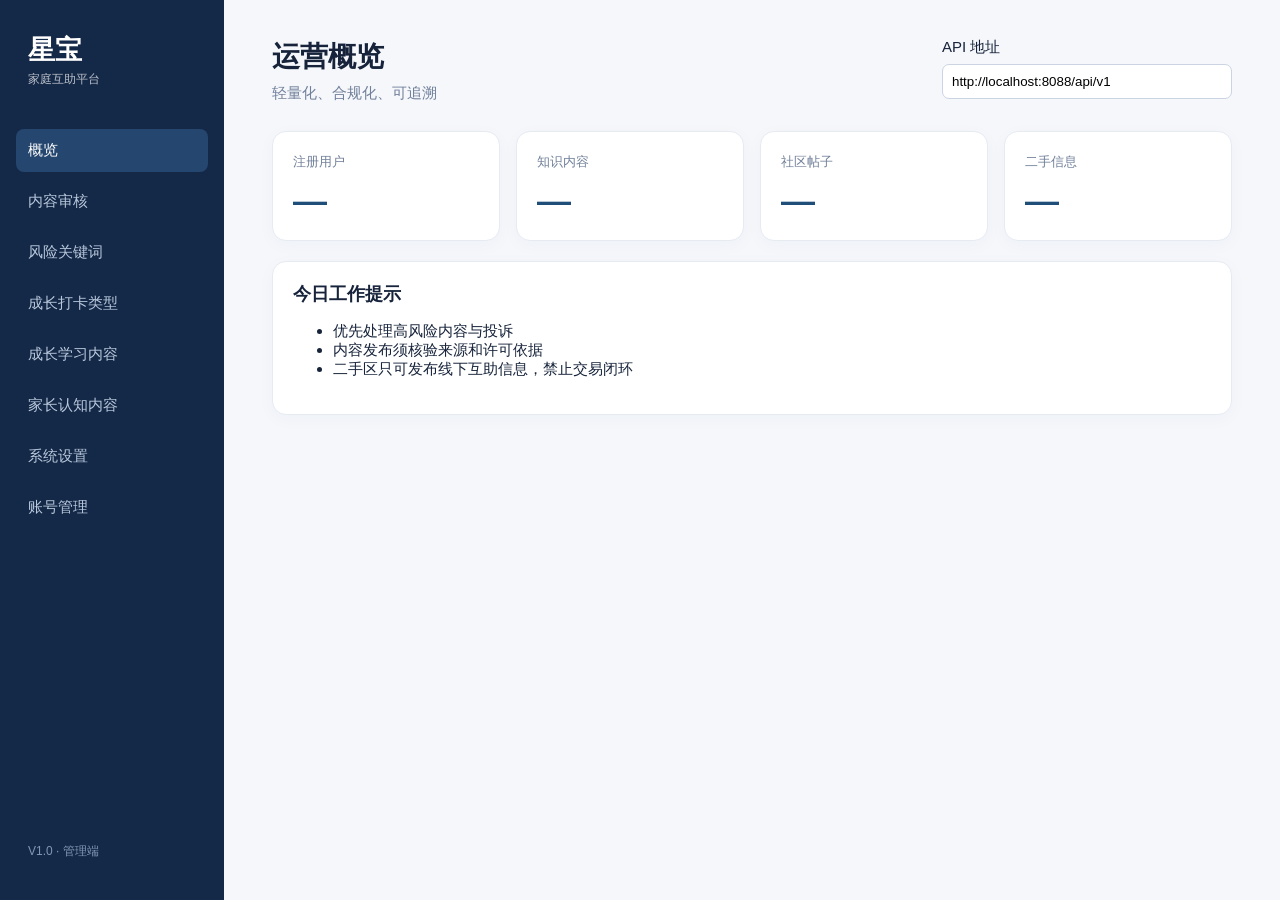
==== admin-web/index.html @ 98c5c162 "init xingbao-family-pllatform 星宝项目" ====
<!doctype html><html lang="zh-CN"><head><meta charset="UTF-8"/><meta name="viewport" content="width=device-width,initial-scale=1"/><title>星宝平台｜管理端</title><link rel="stylesheet" href="./style.css"/></head><body>
<aside><div class="brand">星宝<br/><small>家庭互助平台</small></div><button class="nav active" data-page="dashboard">概览</button><button class="nav" data-page="reviews">内容审核</button><button class="nav" data-page="keywords">风险关键词</button><button class="nav" data-page="record-types">成长打卡类型</button><button class="nav" data-page="learning">成长学习内容</button><button class="nav" data-page="settings">系统设置</button><button class="nav" data-page="users">账号管理</button><div class="hint">V1.0 · 管理端</div></aside>
<main><header><div><h1 id="title">运营概览</h1><p>轻量化、合规化、可追溯</p></div><label>API 地址<input id="api" value="http://localhost:8088/api/v1"/></label></header>
<section id="dashboard" class="page active"><div class="cards"><article><span>注册用户</span><strong id="users">—</strong></article><article><span>知识内容</span><strong id="contents">—</strong></article><article><span>社区帖子</span><strong id="posts">—</strong></article><article><span>二手信息</span><strong id="listings">—</strong></article></div><div class="panel"><h2>今日工作提示</h2><ul><li>优先处理高风险内容与投诉</li><li>内容发布须核验来源和许可依据</li><li>二手区只可发布线下互助信息，禁止交易闭环</li></ul></div></section>
<section id="reviews" class="page"><div class="panel"><div class="row"><h2>用户发布与评论审核</h2><div><select id="review-status" onchange="loadReviews()"><option value="PENDING">待审核</option><option value="PUBLISHED">已发布</option><option value="REJECTED">已驳回</option><option value="OFFLINE">已下架</option><option value="ALL">全部记录</option></select><button onclick="loadReviews()">刷新</button></div></div><div id="review-list" class="review-list"></div></div></section>
<section id="keywords" class="page"><div class="panel"><div class="row"><h2>风险关键词配置</h2><button onclick="loadKeywords()">刷新</button></div><p class="muted">命中启用规则后，按该规则的风险等级标记；勾选“需要审核”则进入待审队列，未勾选则自动发布。未命中任何规则默认自动发布。</p><form id="keyword-form" class="keyword-form"><input name="keyword" placeholder="关键词，例如：广告" required/><select name="riskLevel"><option value="HIGH">高风险</option><option value="MEDIUM">中风险</option><option value="LOW">低风险</option></select><input name="priority" type="number" value="100" min="0" placeholder="优先级" required/><label><input name="reviewRequired" type="checkbox" checked/> 需要审核</label><input name="remark" placeholder="规则说明（可选）"/><button>新增规则</button></form><div id="keyword-list" class="review-list"></div></div></section>
<section id="record-types" class="page"><div class="panel"><div class="row"><h2>成长打卡类型</h2><button onclick="loadRecordTypes()">刷新</button></div><p class="muted">此处维护 APP「成长打卡」中的记录类型。停用后用户不能再选择该类型，但历史记录会保留。</p><form id="record-type-form" class="keyword-form"><input name="code" placeholder="类型编码，例如：SLEEP_RECORD" required/><input name="name" placeholder="显示名称，例如：睡眠记录" required/><input name="sortOrder" type="number" value="100" min="0" placeholder="排序" required/><input name="remark" placeholder="类型说明（可选）"/><button>新增类型</button></form><div id="record-type-list" class="review-list"></div></div></section>
<section id="learning" class="page"><div class="panel"><div class="row"><div><h2>成长学习内容管理</h2><p class="muted">管理 APP 中展示的家庭方法卡，建议采用日常、清晰、非医疗化的表达。</p></div><div class="actions"><button class="secondary" onclick="loadLearningContents()">刷新</button><button onclick="openLearningModal()">＋ 新增内容</button></div></div><div id="learning-list" class="review-list learning-list"></div></div></section>
<section id="settings" class="page"><div class="panel"><div class="row"><h2>系统设置</h2><button onclick="loadSettings()">刷新</button></div><p class="muted">设置会同时约束 APP 操作和后端数据校验。</p><form id="settings-form"><label>社区发帖最多上传图片数<input id="community-max-images" name="maxImages" type="number" min="0" max="9" required/></label><button>保存设置</button></form></div></section>
<section id="users-page" class="page"><div class="panel"><h2>账号状态调整</h2><form id="user-form"><input name="userId" placeholder="用户 ID" required/><select name="status"><option>NORMAL</option><option>FROZEN</option><option>BLACKLIST</option></select><button>保存状态</button></form><p class="muted">高风险操作应在正式版接入 RBAC、二次确认与审计日志。</p></div></section>
</main><div id="detail-modal" class="modal" aria-hidden="true"><div class="modal-card"><div class="row"><h2 id="detail-title">内容详情</h2><button class="close" onclick="closeDetail()">关闭</button></div><div id="detail-body" class="detail-body"></div></div></div><div id="learning-modal" class="modal" aria-hidden="true"><div class="modal-card learning-modal-card"><div class="row"><div><h2 id="learning-modal-title">新增成长学习内容</h2><p>填写后可选择立即发布到 APP。</p></div><button class="close" onclick="closeLearningModal()">关闭</button></div><form id="learning-form" class="learning-form"><input name="id" type="hidden"/><div class="form-grid"><label>内容分类<select name="category" required><option>加载分类中…</option></select></label><label>图标<input name="icon" value="📖" placeholder="例如：💬"/></label><label class="wide">标题<input name="title" placeholder="例如：试试“先……再……”" required/></label><label>阅读时长<input name="readingTime" value="3 分钟"/></label><label>排序<input name="sortOrder" type="number" value="100" min="0" required/></label><label class="wide">简介<textarea name="intro" placeholder="一句话说明该方法适用的情境" required></textarea></label><label class="wide">操作步骤<textarea name="steps" placeholder="每行一个步骤" required></textarea></label><label class="wide">小提示<input name="tip" placeholder="可选：给家长的温和提醒"/></label></div><label class="publish-check"><input name="published" type="checkbox" checked/> 保存后立即发布到 APP</label><div class="modal-actions"><button type="button" class="secondary" onclick="closeLearningModal()">取消</button><button>保存内容</button></div></form></div></div><script src="./app.js?v=20260824-03"></script><script src="./learning-modal.js?v=20260824-04"></script><script src="./learning-settings.js?v=20260824-01"></script><script src="./cognition-admin.js?v=20260825-01"></script></body></html>
---- admin-web/style.css ----
*{box-sizing:border-box}body{margin:0;font:15px -apple-system,BlinkMacSystemFont,"PingFang SC",sans-serif;color:#16233a;background:#f5f7fb;display:flex;min-height:100vh}aside{width:224px;background:#142847;color:white;padding:28px 16px;display:flex;flex-direction:column;gap:8px}.brand{font-size:27px;font-weight:800;line-height:.9;padding:10px 12px 34px}.brand small{font-size:12px;font-weight:400;opacity:.7}.nav{background:transparent;color:#b9c9dd;border:0;border-radius:8px;text-align:left;padding:12px;font-size:15px;cursor:pointer}.nav.active,.nav:hover{color:#fff;background:#25466e}.hint{margin-top:auto;font-size:12px;color:#8298b4;padding:12px}main{flex:1;padding:38px 48px;max-width:1260px}header{display:flex;justify-content:space-between;align-items:flex-start;margin-bottom:28px}h1{font-size:28px;margin:0 0 8px}h2{font-size:18px;margin:0 0 16px}p{color:#71809a;margin:0}header input{display:block;margin-top:7px;width:290px}.cards{display:grid;grid-template-columns:repeat(4,1fr);gap:16px}.cards article,.panel{background:#fff;border:1px solid #e6ebf2;border-radius:14px;padding:20px;box-shadow:0 4px 18px #17325b08}.cards span{color:#71809a;font-size:13px}.cards strong{font-size:34px;display:block;margin-top:10px;color:#1f4e79}.panel{margin-top:20px}.row{display:flex;justify-content:space-between;align-items:center}.page{display:none}.page.active{display:block}button{background:#1f5e9d;color:white;border:0;border-radius:7px;padding:8px 12px;cursor:pointer}input,select{border:1px solid #cad4e2;border-radius:7px;padding:9px;background:#fff}.review{border-top:1px solid #e6ebf2;padding:16px 0}.review:first-child{border:0}.badge{font-size:12px;padding:3px 8px;border-radius:20px;background:#fff4d7;color:#865b00}.meta{color:#71809a;font-size:13px;margin:7px 0}.actions{display:flex;gap:8px}.reject{background:#9b3b3b}.muted{font-size:13px;margin-top:14px}.modal{display:none;position:fixed;inset:0;background:#172b4d77;align-items:center;justify-content:center;padding:24px;z-index:10}.modal.open{display:flex}.modal-card{width:min(720px,100%);max-height:85vh;overflow:auto;background:#fff;border-radius:16px;padding:24px;box-shadow:0 18px 50px #0004}.close{background:#64748b}.detail-body{display:grid;gap:13px}.detail-body dt{font-size:12px;font-weight:700;color:#71809a;margin-bottom:4px}.detail-body dd{margin:0;padding:11px 12px;background:#f6f8fb;border-radius:8px;white-space:pre-wrap;line-height:1.55;word-break:break-word}.detail-link{color:#1f5e9d;word-break:break-all}@media(max-width:760px){aside{width:70px;padding:20px 8px}.brand small,.nav,.hint{font-size:0}.brand{font-size:19px;padding:8px 6px 20px}main{padding:24px 18px}.cards{grid-template-columns:repeat(2,1fr)}header{display:block}header label{display:block;margin-top:16px}}
.secondary{color:#35516f;background:#eef3f8}.learning-list .review{padding:16px 4px}.learning-modal-card{width:min(760px,100%);padding:26px}.learning-modal-card h2{margin-bottom:5px}.learning-form{margin-top:22px}.form-grid{display:grid;grid-template-columns:1fr 120px;gap:14px}.form-grid label{display:grid;gap:6px;color:#53657b;font-size:13px;font-weight:600}.form-grid .wide{grid-column:1/-1}.form-grid input,.form-grid textarea{width:100%;font:14px inherit}.form-grid textarea{min-height:78px;resize:vertical}.publish-check{display:flex;align-items:center;gap:8px;margin-top:16px;color:#53657b;font-size:13px}.modal-actions{display:flex;justify-content:flex-end;gap:9px;margin-top:22px}.modal-actions button{min-width:92px}@media(max-width:760px){.form-grid{grid-template-columns:1fr}.form-grid .wide{grid-column:auto}.learning-modal-card{padding:18px}}
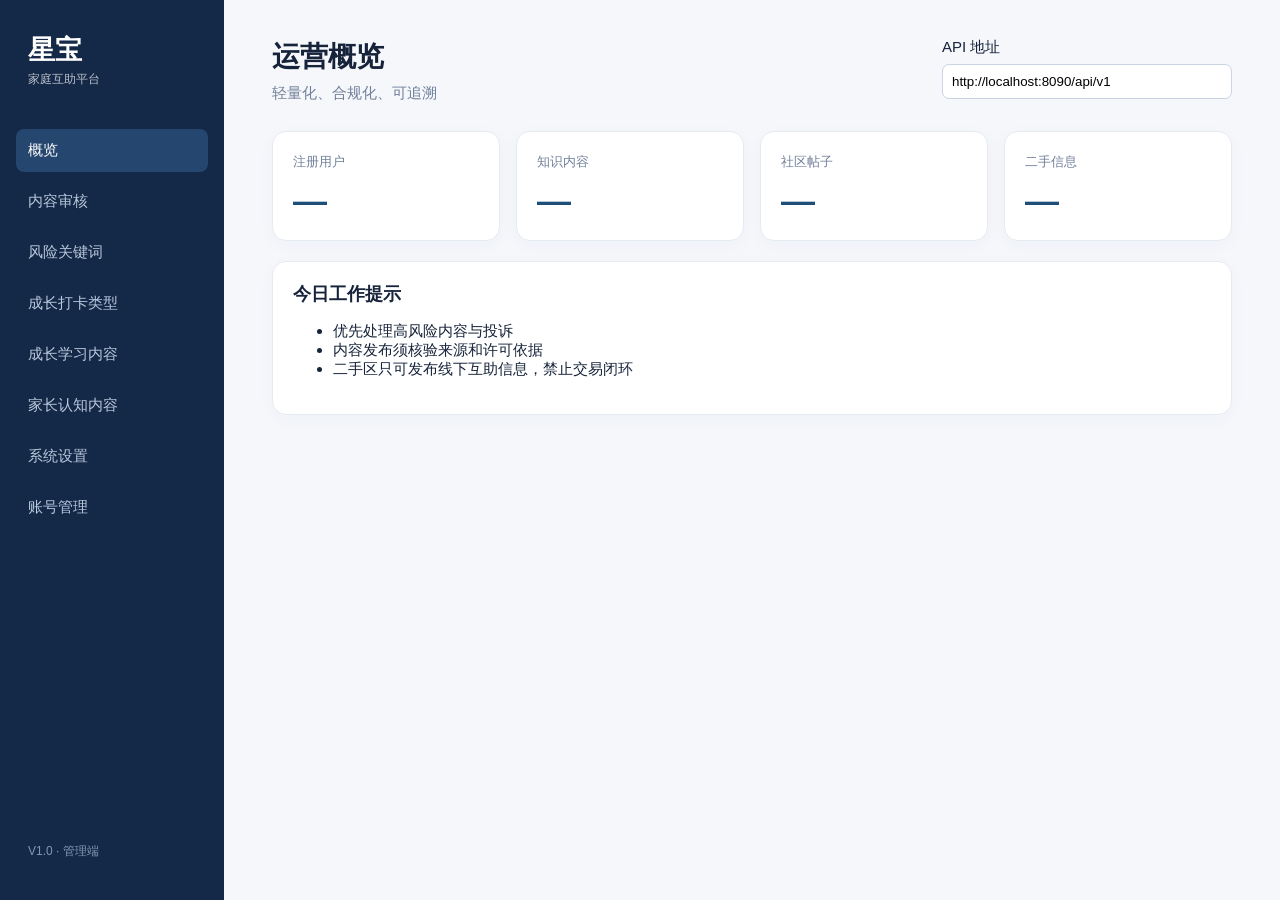
==== commit 94f72476: "添加AI 机器人回复（密钥改为环境变量注入，不提交明文）" ====
--- a/admin-web/index.html
+++ b/admin-web/index.html
@@ -1,6 +1,6 @@
 <!doctype html><html lang="zh-CN"><head><meta charset="UTF-8"/><meta name="viewport" content="width=device-width,initial-scale=1"/><title>星宝平台｜管理端</title><link rel="stylesheet" href="./style.css"/></head><body>
 <aside><div class="brand">星宝<br/><small>家庭互助平台</small></div><button class="nav active" data-page="dashboard">概览</button><button class="nav" data-page="reviews">内容审核</button><button class="nav" data-page="keywords">风险关键词</button><button class="nav" data-page="record-types">成长打卡类型</button><button class="nav" data-page="learning">成长学习内容</button><button class="nav" data-page="settings">系统设置</button><button class="nav" data-page="users">账号管理</button><div class="hint">V1.0 · 管理端</div></aside>
-<main><header><div><h1 id="title">运营概览</h1><p>轻量化、合规化、可追溯</p></div><label>API 地址<input id="api" value="http://localhost:8088/api/v1"/></label></header>
+<main><header><div><h1 id="title">运营概览</h1><p>轻量化、合规化、可追溯</p></div><label>API 地址<input id="api" value="http://localhost:8090/api/v1"/></label></header>
 <section id="dashboard" class="page active"><div class="cards"><article><span>注册用户</span><strong id="users">—</strong></article><article><span>知识内容</span><strong id="contents">—</strong></article><article><span>社区帖子</span><strong id="posts">—</strong></article><article><span>二手信息</span><strong id="listings">—</strong></article></div><div class="panel"><h2>今日工作提示</h2><ul><li>优先处理高风险内容与投诉</li><li>内容发布须核验来源和许可依据</li><li>二手区只可发布线下互助信息，禁止交易闭环</li></ul></div></section>
 <section id="reviews" class="page"><div class="panel"><div class="row"><h2>用户发布与评论审核</h2><div><select id="review-status" onchange="loadReviews()"><option value="PENDING">待审核</option><option value="PUBLISHED">已发布</option><option value="REJECTED">已驳回</option><option value="OFFLINE">已下架</option><option value="ALL">全部记录</option></select><button onclick="loadReviews()">刷新</button></div></div><div id="review-list" class="review-list"></div></div></section>
 <section id="keywords" class="page"><div class="panel"><div class="row"><h2>风险关键词配置</h2><button onclick="loadKeywords()">刷新</button></div><p class="muted">命中启用规则后，按该规则的风险等级标记；勾选“需要审核”则进入待审队列，未勾选则自动发布。未命中任何规则默认自动发布。</p><form id="keyword-form" class="keyword-form"><input name="keyword" placeholder="关键词，例如：广告" required/><select name="riskLevel"><option value="HIGH">高风险</option><option value="MEDIUM">中风险</option><option value="LOW">低风险</option></select><input name="priority" type="number" value="100" min="0" placeholder="优先级" required/><label><input name="reviewRequired" type="checkbox" checked/> 需要审核</label><input name="remark" placeholder="规则说明（可选）"/><button>新增规则</button></form><div id="keyword-list" class="review-list"></div></div></section>
@@ -8,4 +8,4 @@
 <section id="learning" class="page"><div class="panel"><div class="row"><div><h2>成长学习内容管理</h2><p class="muted">管理 APP 中展示的家庭方法卡，建议采用日常、清晰、非医疗化的表达。</p></div><div class="actions"><button class="secondary" onclick="loadLearningContents()">刷新</button><button onclick="openLearningModal()">＋ 新增内容</button></div></div><div id="learning-list" class="review-list learning-list"></div></div></section>
 <section id="settings" class="page"><div class="panel"><div class="row"><h2>系统设置</h2><button onclick="loadSettings()">刷新</button></div><p class="muted">设置会同时约束 APP 操作和后端数据校验。</p><form id="settings-form"><label>社区发帖最多上传图片数<input id="community-max-images" name="maxImages" type="number" min="0" max="9" required/></label><button>保存设置</button></form></div></section>
 <section id="users-page" class="page"><div class="panel"><h2>账号状态调整</h2><form id="user-form"><input name="userId" placeholder="用户 ID" required/><select name="status"><option>NORMAL</option><option>FROZEN</option><option>BLACKLIST</option></select><button>保存状态</button></form><p class="muted">高风险操作应在正式版接入 RBAC、二次确认与审计日志。</p></div></section>
-</main><div id="detail-modal" class="modal" aria-hidden="true"><div class="modal-card"><div class="row"><h2 id="detail-title">内容详情</h2><button class="close" onclick="closeDetail()">关闭</button></div><div id="detail-body" class="detail-body"></div></div></div><div id="learning-modal" class="modal" aria-hidden="true"><div class="modal-card learning-modal-card"><div class="row"><div><h2 id="learning-modal-title">新增成长学习内容</h2><p>填写后可选择立即发布到 APP。</p></div><button class="close" onclick="closeLearningModal()">关闭</button></div><form id="learning-form" class="learning-form"><input name="id" type="hidden"/><div class="form-grid"><label>内容分类<select name="category" required><option>加载分类中…</option></select></label><label>图标<input name="icon" value="📖" placeholder="例如：💬"/></label><label class="wide">标题<input name="title" placeholder="例如：试试“先……再……”" required/></label><label>阅读时长<input name="readingTime" value="3 分钟"/></label><label>排序<input name="sortOrder" type="number" value="100" min="0" required/></label><label class="wide">简介<textarea name="intro" placeholder="一句话说明该方法适用的情境" required></textarea></label><label class="wide">操作步骤<textarea name="steps" placeholder="每行一个步骤" required></textarea></label><label class="wide">小提示<input name="tip" placeholder="可选：给家长的温和提醒"/></label></div><label class="publish-check"><input name="published" type="checkbox" checked/> 保存后立即发布到 APP</label><div class="modal-actions"><button type="button" class="secondary" onclick="closeLearningModal()">取消</button><button>保存内容</button></div></form></div></div><script src="./app.js?v=20260824-03"></script><script src="./learning-modal.js?v=20260824-04"></script><script src="./learning-settings.js?v=20260824-01"></script><script src="./cognition-admin.js?v=20260825-01"></script></body></html>
+</main><div id="detail-modal" class="modal" aria-hidden="true"><div class="modal-card"><div class="row"><h2 id="detail-title">内容详情</h2><button class="close" onclick="closeDetail()">关闭</button></div><div id="detail-body" class="detail-body"></div></div></div><div id="learning-modal" class="modal" aria-hidden="true"><div class="modal-card learning-modal-card"><div class="row"><div><h2 id="learning-modal-title">新增成长学习内容</h2><p>填写后可选择立即发布到 APP。</p></div><button class="close" onclick="closeLearningModal()">关闭</button></div><form id="learning-form" class="learning-form"><input name="id" type="hidden"/><div class="form-grid"><label>内容分类<select name="category" required><option>加载分类中…</option></select></label><label>图标<input name="icon" value="📖" placeholder="例如：💬"/></label><label class="wide">标题<input name="title" placeholder="例如：试试“先……再……”" required/></label><label>阅读时长<input name="readingTime" value="3 分钟"/></label><label>排序<input name="sortOrder" type="number" value="100" min="0" required/></label><label class="wide">简介<textarea name="intro" placeholder="一句话说明该方法适用的情境" required></textarea></label><label class="wide">操作步骤<textarea name="steps" placeholder="每行一个步骤" required></textarea></label><label class="wide">小提示<input name="tip" placeholder="可选：给家长的温和提醒"/></label></div><label class="publish-check"><input name="published" type="checkbox" checked/> 保存后立即发布到 APP</label><div class="modal-actions"><button type="button" class="secondary" onclick="closeLearningModal()">取消</button><button>保存内容</button></div></form></div></div><script src="./app.js?v=20260824-03"></script><script src="./learning-modal.js?v=20260824-04"></script><script src="./learning-settings.js?v=20260824-01"></script><script src="./cognition-admin.js?v=20260825-01"></script></body></html>
